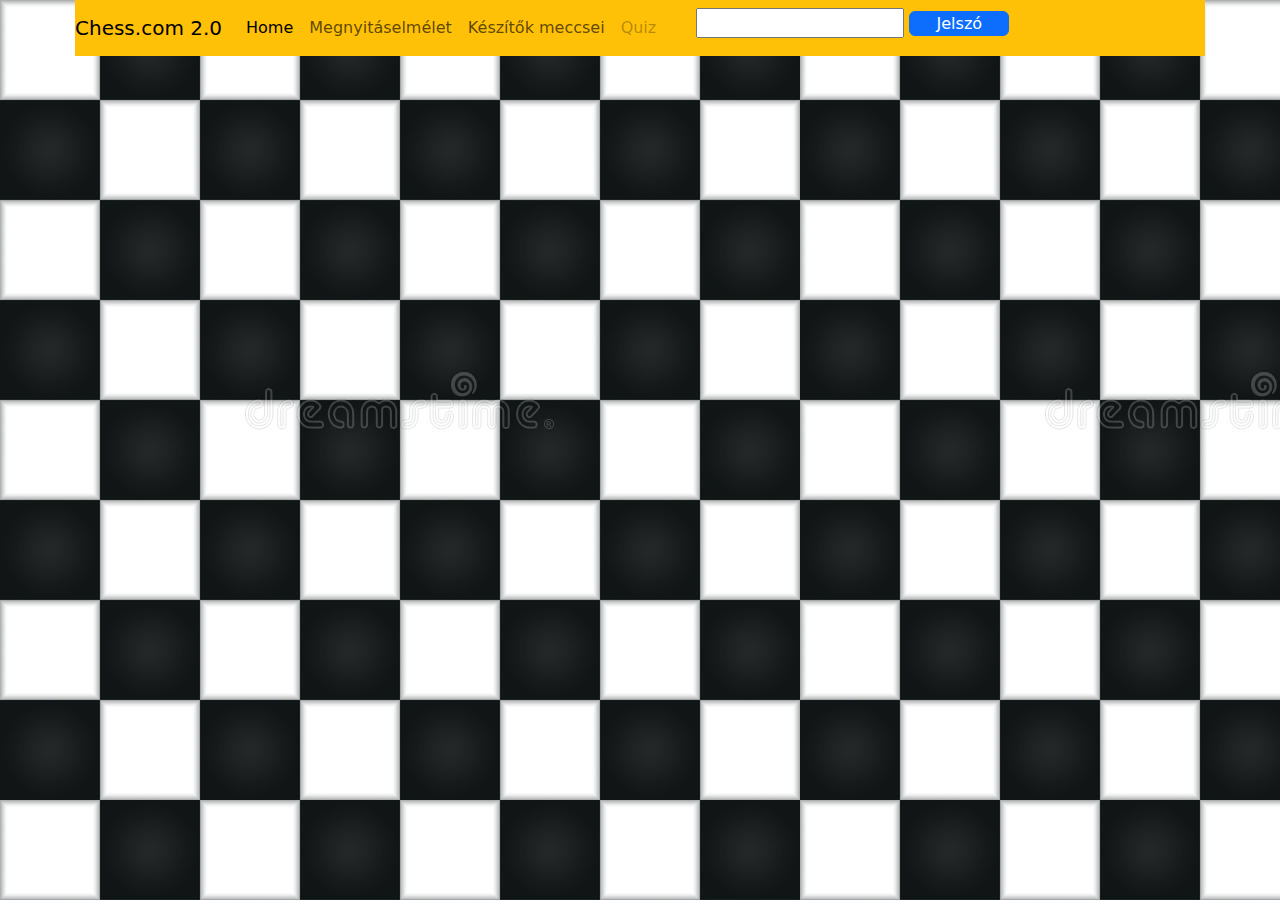
==== Index.html @ d370690d "Kis I (index)" ====
<!DOCTYPE html>
<html lang="hu">
    <head>
        <meta charset="UTF-8">
        <meta http-equiv="X-UA-Compatible" content="IE=edge">
        <meta name="viewport" content="width=device-width, initial-scale=1.0">
        <link rel="stylesheet" href="Boostrap/bootstrap.css">
        <link rel="stylesheet" href="tamas.css">
        <link rel="stylesheet" href="David.css">
        <link rel="stylesheet" href="egyesitett.css">
        <title>Index</title>
    </head>
<body>
    <nav  class="navbar navbar-expand-lg bg-warning">
          <a style="cursor: default;" class="navbar-brand" href="Index.htm">Chess.com 2.0</a>
          <button class="navbar-toggler" type="button" data-bs-toggle="collapse" data-bs-target="#navbarNav">
            <span class="navbar-toggler-icon"></span>
          </button>
          <div class="collapse navbar-collapse" id="navbarNav">
            <ul id="nav-itemek" class="navbar-nav">
              <li class="nav-item">
                <a class="nav-link active" aria-current="page" href="Index.htm">Home</a>
              </li>
              <li class="nav-item">
                <a class="nav-link" href="megnyitaselmelet.html">Megnyitáselmélet</a>
              </li>
              <li class="nav-item">
                <a class="nav-link" href="keszitokmeccsei.html">Készítők meccsei</a>
              </li>
              <li class="nav-item">
                <a class="nav-link disabled " href="quiztest.html">Quiz</a>
              </li>
              <li class="nav-item">
                <a class="nav-link disabled" href="xxxxxxxxxxxxxxxxxx"></a>
              </li>
              <li class="nav-item">
                <a class="nav-link disabled" href="xxxxxxxxxxxxxxxxxx"></a>
              </li>
              <div class="jelszo">
                  <li class="nav-item">
                      <input style="pointer-events: fill ;" type="password" id="jelszo">
                      <button style="pointer-events: all !important"; type="button" class="btn btn-primary nav-gomb" onclick="passwordBeolvasas()" >Jelszó</button>
                    </li>
                </ul>
                </div>
            </div>
      </nav>
    <div style="visibility: hidden;" id="tartalom" class="tartalom mx-auto"> 
        <p class="cim">Kezdőoldal</p>
        <div class="row">
        <table class="chessboard col-2 "->
                <tr>
                        <!-- 8 -->
                    <td class="pieced sakkmezo feketemezo"><img value="feketebastya" class="knofeketebastya piece" src="figurák/feketebastya.png" ></td>
                    <td class="pieced sakkmezo fehermezo"><img class="knofeketehuszar piece" src="figurák/feketehuszar.png" ></td>
                    <td class="pieced sakkmezo feketemezo"><img class="knofeketefuto piece" src="figurák/feketefuto.png" ></td>
                    <td class="pieced sakkmezo fehermezo"><img class="feketekiralyno piece" src="figurák/feketekiralyno.png" ></td>
                    <td class="pieced sakkmezo feketemezo"><img class="feketekirasly piece" src="figurák/feketekirály.png" ></td>
                    <td class="pieced sakkmezo fehermezo"><img class="kfeketefuto piece" src="figurák/feketefuto.png" ></td>
                    <td class="pieced sakkmezo feketemezo"><img class="kfeketehuszar piece" src="figurák/feketehuszar.png" ></td>
                    <td class="pieced sakkmezo fehermezo"><img class="kfeketebastya piece" src="figurák/feketebastya.png" ></td>
                </tr>
                <tr>
                    <!-- 7 -->
                    <td class="sakkmezo fehermezo pieced"><img src="figurák/feketegyalog.png" class="feketegyaloga piece gyalog"></td>
                    <td class="sakkmezo feketemezo pieced"><img src="figurák/feketegyalog.png" class="feketegyalogb piece gyalog"></td>
                    <td class="sakkmezo fehermezo pieced"><img src="figurák/feketegyalog.png" class="feketegyalogc piece gyalog"></td>
                    <td class="sakkmezo feketemezo pieced"><img src="figurák/feketegyalog.png" class="feketegyalogd piece gyalog"></td>
                    <td class="sakkmezo fehermezo pieced"><img src="figurák/feketegyalog.png" class="feketegyaloge piece gyalog"></td>
                    <td class="sakkmezo feketemezo pieced"><img src="figurák/feketegyalog.png"  class="feketegyalogf piece gyalog"></td>
                    <td class="sakkmezo fehermezo pieced"><img src="figurák/feketegyalog.png" class="feketegyalogg piece gyalog"></td>
                    <td class="sakkmezo feketemezo pieced"><img src="figurák/feketegyalog.png" class="feketegyalogh piece gyalog"></td>
                </tr>
                <tr>
                    <!-- 6 -->
                    <td class="piece sakkmezo feketemezo"><img  class="" src="" ></td>
                    <td class="piece sakkmezo fehermezo"><img  class="" src="" ></td>
                    <td class="piece sakkmezo feketemezo"><img  class="" src="" ></td>
                    <td class="piece sakkmezo fehermezo"><img  class="" src="" ></td>
                    <td class="piece sakkmezo feketemezo"><img  class="" src="" ></td>
                    <td class="piece sakkmezo fehermezo"><img  class="" src="" ></td>
                    <td class="piece sakkmezo feketemezo"><img  class="" src="" ></td>
                    <td class="piece sakkmezo fehermezo"><img  class="" src="" ></td>
                </tr>
                <tr>
                    <!-- 5 -->
                    <td class=" piece sakkmezo fehermezo"><img class="" src="" ></td>
                    <td class=" piece sakkmezo feketemezo"><img class="" src="" ></td>
                    <td class=" piece sakkmezo fehermezo"><img class="" src="" ></td>
                    <td class=" piece sakkmezo feketemezo"><img class="" src="" ></td>
                    <td class=" piece sakkmezo fehermezo"><img class="" src="" ></td>
                    <td class=" piece sakkmezo feketemezo"><img class="" src="" ></td>
                    <td class=" piece sakkmezo fehermezo"><img class="" src="" ></td>
                    <td class=" piece sakkmezo feketemezo"><img class="" src="" ></td>
                </tr>
                <tr>
                    <!-- 4 -->
                    <td class="piece sakkmezo feketemezo"><img class="" src="" ></td>
                    <td class="piece sakkmezo fehermezo"><img class="" src="" ></td>
                    <td class="piece sakkmezo feketemezo"><img class="" src="" ></td>
                    <td class="piece sakkmezo fehermezo"><img class="" src="" ></td>
                    <td class="piece sakkmezo feketemezo"><img class="" src="" ></td>
                    <td class="piece sakkmezo fehermezo"><img class="" src="" ></td>
                    <td class="piece sakkmezo feketemezo"><img class="" src="" ></td>
                    <td class="piece sakkmezo fehermezo"><img class="" src="" ></td>
                </tr>
                <tr>
                    <!-- 3 -->
                    <td class="piece sakkmezo fehermezo"><img class="" src="" ></td>
                    <td class="piece sakkmezo feketemezo"><img class="" src="" ></td>
                    <td class="piece sakkmezo fehermezo"><img class="" src="" ></td>
                    <td class="piece sakkmezo feketemezo"><img class="" src="" ></td>
                    <td class="piece sakkmezo fehermezo"><img class="" src="" ></td>
                    <td class="piece sakkmezo feketemezo"><img class="" src="" ></td>
                    <td class="piece sakkmezo fehermezo"><img class="" src="" ></td>
                    <td class="piece sakkmezo feketemezo"><img class="" src="" ></td>
                </tr>
                <tr>
                    <!-- 2 -->
                    <td class="sakkmezo feketemezo pieced"><img src="figurák/fehergyalog.png" class="fehergyaloga piece gyalog " ></td>
                    <td class="sakkmezo fehermezo pieced"><img src="figurák/fehergyalog.png" class="fehergyalogb piece gyalog " ></td>
                    <td class="sakkmezo feketemezo pieced"><img src="figurák/fehergyalog.png" class="fehergyalogc piece gyalog " ></td>
                    <td class="sakkmezo fehermezo pieced"><img src="figurák/fehergyalog.png" class="fehergyalogd piece gyalog " ></td>
                    <td class="sakkmezo feketemezo pieced"><img src="figurák/fehergyalog.png"  class="fehergyaloge piece gyalog" ></td>
                    <td class="sakkmezo fehermezo pieced"><img src="figurák/fehergyalog.png" class="fehergyalogf piece gyalog " ></td>
                    <td class="sakkmezo feketemezo pieced"><img src="figurák/fehergyalog.png" class="fehergyalogg piece gyalog " ></td>
                    <td class="sakkmezo fehermezo pieced"><img src="figurák/fehergyalog.png" class="fehergyalogh piece gyalog " ></td>
                </tr>
                <tr>
                    <!-- 1 -->
                    <td class="pieced sakkmezo fehermezo"><img class="knofeherbastya piece" src="figurák/feherbastya.png"></td>
                    <td class="pieced sakkmezo feketemezo"><img class="knofeherhuszar piece" src="figurák/feherhuszar.png"></td>
                    <td class="pieced sakkmezo fehermezo"><img class="knofeherfuto piece" src="figurák/feherfuto.png"></td>
                    <td class="pieced sakkmezo feketemezo"><img class="Feherkiralyno piece" src="figurák/Feherkiralyno.png"></td>
                    <td class="pieced sakkmezo fehermezo"><img class="feherKirály piece" src="figurák/feherKirály.png"></td>
                    <td class="pieced sakkmezo feketemezo"><img class="kfeherfuto piece" src="figurák/feherfuto.png"></td>
                    <td class="pieced sakkmezo fehermezo"><img class="kfeherhuszar piece" src="figurák/feherhuszar.png"></td>
                    <td class="pieced sakkmezo feketemezo"><img class="kfeherbastya piece" src="figurák/feherbastya.png"></td>
                </tr>
        </table>
        <div class="col-10">
        <p>Ezen az oldalona sakk elméle</p>

        </div>
        <hr>
        
        <button class="btn btn-primary " onclick="click()">test gomb</button>
    </div>
  </div>
        
               


        <script src="David.JS" > </script>
        <script src="tamas.JS" ></script>
        <script src="Boostrap/bootstrap.bundle.min.js" ></script>
        <script src="egyesitett.JS" ></script>  
        
    </body>
    </html>
---- David.css ----
button{
    height: 50px;
    width: 100px;
}

/* weboldal kinézete */

p{
    color: white;
    font-size: 20px;
}
h6{
    font-size: 200px;
    text-align: center;
}

/* sakktábla felállítása */
td{
    width: 25px;
    height: 30px;
}

table{
    border-collapse: collapse;
    text-align: center;
}
.sakkmezo{
    border: 1.5px solid black;
    padding: 0px;
    
}
.feketemezo{
    background-color: rgb(43, 139, 72);

}
.fehermezo{
    background-color: beige;
}
.chessboard .pieced{
    padding: 2px;
}
.piece{
    height: 27px;
    width: 25px;
    margin: 0px;
}
.gyalog{
    width: 19px !important;
    height: 23px !important;
}


/* sakktábla vége */

body{
    background-image: url('Hatterkep.png');
    padding-left:75px;
    padding-right:75px;
    color: white;
}
.tartalom{
    background-image: url('Hatterkep2.png');
    padding-left: 50px;
    padding-right: 50px;
    visibility: hidden;
}
.enabled{
    cursor: progress;
    pointer-events: all !important;
}
.cursordefault{
    cursor: default;
}
.cim{
    text-align: center;
    text-transform: uppercase;
    font-size: 32px;
    font-weight: bold;
}

/* idk */
#rejtettgomb{
    width: 375px;
    height: 150px;
    font-size: 50px;
}
.nav-item{
    list-style: none;
}
#nav-itemek {
    pointer-events: none;
}

.nav-gomb{
    height: 25px;
    padding-top: 0;
}
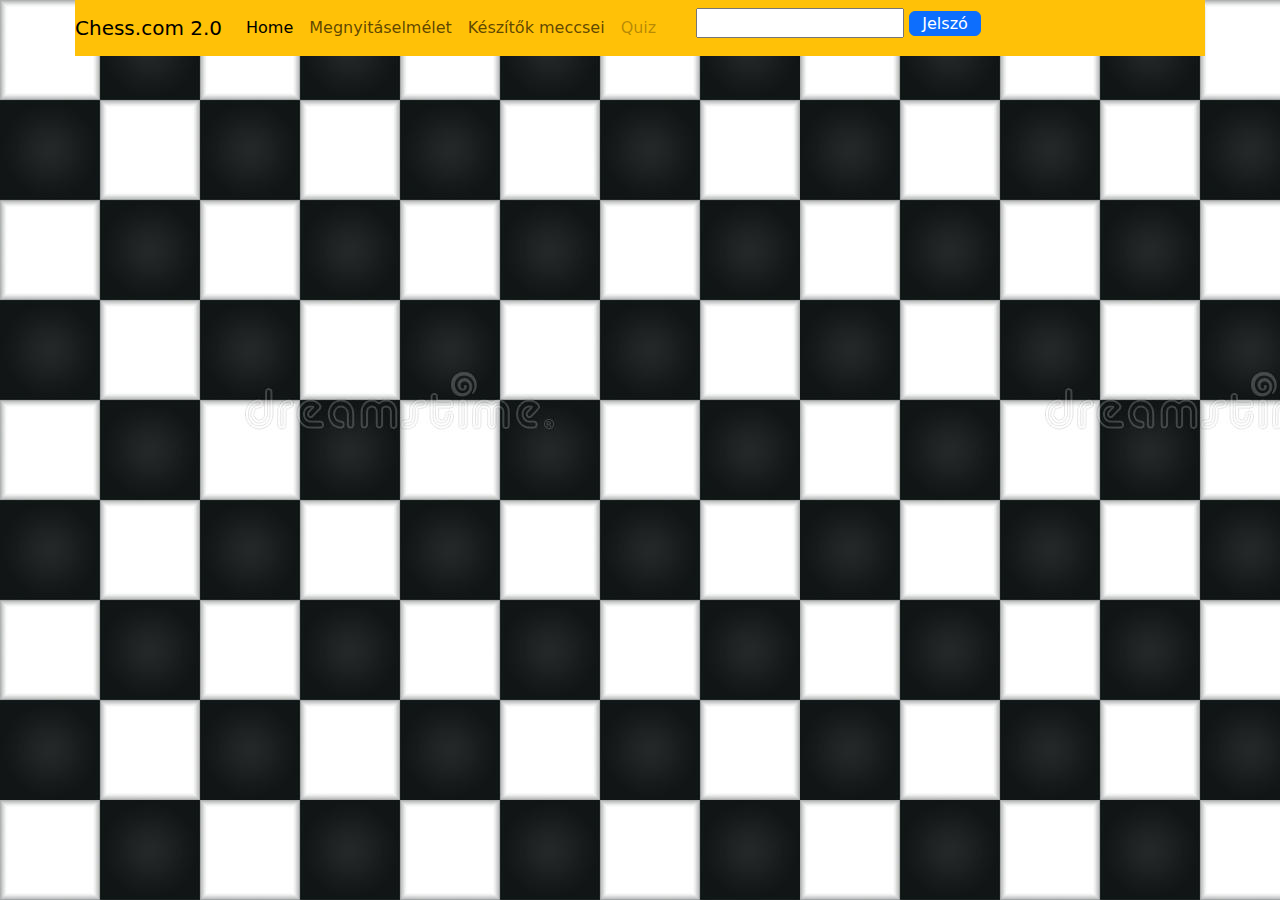
==== commit 73d6604d: "Megnyitáselmélet elkezdése" ====
--- a/Index.html
+++ b/Index.html
@@ -12,14 +12,14 @@
     </head>
 <body>
     <nav  class="navbar navbar-expand-lg bg-warning">
-          <a style="cursor: default;" class="navbar-brand" href="Index.htm">Chess.com 2.0</a>
+          <a style="cursor: default;" class="navbar-brand" href="index.htm">Chess.com 2.0</a>
           <button class="navbar-toggler" type="button" data-bs-toggle="collapse" data-bs-target="#navbarNav">
             <span class="navbar-toggler-icon"></span>
           </button>
           <div class="collapse navbar-collapse" id="navbarNav">
             <ul id="nav-itemek" class="navbar-nav">
               <li class="nav-item">
-                <a class="nav-link active" aria-current="page" href="Index.htm">Home</a>
+                <a class="nav-link active" aria-current="page" href="index.html">Home</a>
               </li>
               <li class="nav-item">
                 <a class="nav-link" href="megnyitaselmelet.html">Megnyitáselmélet</a>
@@ -38,123 +38,137 @@
               </li>
               <div class="jelszo">
                   <li class="nav-item">
+                    <form>
                       <input style="pointer-events: fill ;" type="password" id="jelszo">
                       <button style="pointer-events: all !important"; type="button" class="btn btn-primary nav-gomb" onclick="passwordBeolvasas()" >Jelszó</button>
+                    </form>
                     </li>
                 </ul>
                 </div>
             </div>
       </nav>
-    <div style="visibility: hidden;" id="tartalom" class="tartalom mx-auto"> 
-        <p class="cim">Kezdőoldal</p>
-        <div class="row">
-        <table class="chessboard col-2 "->
-                <tr>
-                        <!-- 8 -->
-                    <td class="pieced sakkmezo feketemezo"><img value="feketebastya" class="knofeketebastya piece" src="figurák/feketebastya.png" ></td>
-                    <td class="pieced sakkmezo fehermezo"><img class="knofeketehuszar piece" src="figurák/feketehuszar.png" ></td>
-                    <td class="pieced sakkmezo feketemezo"><img class="knofeketefuto piece" src="figurák/feketefuto.png" ></td>
-                    <td class="pieced sakkmezo fehermezo"><img class="feketekiralyno piece" src="figurák/feketekiralyno.png" ></td>
-                    <td class="pieced sakkmezo feketemezo"><img class="feketekirasly piece" src="figurák/feketekirály.png" ></td>
-                    <td class="pieced sakkmezo fehermezo"><img class="kfeketefuto piece" src="figurák/feketefuto.png" ></td>
-                    <td class="pieced sakkmezo feketemezo"><img class="kfeketehuszar piece" src="figurák/feketehuszar.png" ></td>
-                    <td class="pieced sakkmezo fehermezo"><img class="kfeketebastya piece" src="figurák/feketebastya.png" ></td>
-                </tr>
-                <tr>
-                    <!-- 7 -->
-                    <td class="sakkmezo fehermezo pieced"><img src="figurák/feketegyalog.png" class="feketegyaloga piece gyalog"></td>
-                    <td class="sakkmezo feketemezo pieced"><img src="figurák/feketegyalog.png" class="feketegyalogb piece gyalog"></td>
-                    <td class="sakkmezo fehermezo pieced"><img src="figurák/feketegyalog.png" class="feketegyalogc piece gyalog"></td>
-                    <td class="sakkmezo feketemezo pieced"><img src="figurák/feketegyalog.png" class="feketegyalogd piece gyalog"></td>
-                    <td class="sakkmezo fehermezo pieced"><img src="figurák/feketegyalog.png" class="feketegyaloge piece gyalog"></td>
-                    <td class="sakkmezo feketemezo pieced"><img src="figurák/feketegyalog.png"  class="feketegyalogf piece gyalog"></td>
-                    <td class="sakkmezo fehermezo pieced"><img src="figurák/feketegyalog.png" class="feketegyalogg piece gyalog"></td>
-                    <td class="sakkmezo feketemezo pieced"><img src="figurák/feketegyalog.png" class="feketegyalogh piece gyalog"></td>
-                </tr>
-                <tr>
-                    <!-- 6 -->
-                    <td class="piece sakkmezo feketemezo"><img  class="" src="" ></td>
-                    <td class="piece sakkmezo fehermezo"><img  class="" src="" ></td>
-                    <td class="piece sakkmezo feketemezo"><img  class="" src="" ></td>
-                    <td class="piece sakkmezo fehermezo"><img  class="" src="" ></td>
-                    <td class="piece sakkmezo feketemezo"><img  class="" src="" ></td>
-                    <td class="piece sakkmezo fehermezo"><img  class="" src="" ></td>
-                    <td class="piece sakkmezo feketemezo"><img  class="" src="" ></td>
-                    <td class="piece sakkmezo fehermezo"><img  class="" src="" ></td>
-                </tr>
-                <tr>
-                    <!-- 5 -->
-                    <td class=" piece sakkmezo fehermezo"><img class="" src="" ></td>
-                    <td class=" piece sakkmezo feketemezo"><img class="" src="" ></td>
-                    <td class=" piece sakkmezo fehermezo"><img class="" src="" ></td>
-                    <td class=" piece sakkmezo feketemezo"><img class="" src="" ></td>
-                    <td class=" piece sakkmezo fehermezo"><img class="" src="" ></td>
-                    <td class=" piece sakkmezo feketemezo"><img class="" src="" ></td>
-                    <td class=" piece sakkmezo fehermezo"><img class="" src="" ></td>
-                    <td class=" piece sakkmezo feketemezo"><img class="" src="" ></td>
-                </tr>
-                <tr>
-                    <!-- 4 -->
-                    <td class="piece sakkmezo feketemezo"><img class="" src="" ></td>
-                    <td class="piece sakkmezo fehermezo"><img class="" src="" ></td>
-                    <td class="piece sakkmezo feketemezo"><img class="" src="" ></td>
-                    <td class="piece sakkmezo fehermezo"><img class="" src="" ></td>
-                    <td class="piece sakkmezo feketemezo"><img class="" src="" ></td>
-                    <td class="piece sakkmezo fehermezo"><img class="" src="" ></td>
-                    <td class="piece sakkmezo feketemezo"><img class="" src="" ></td>
-                    <td class="piece sakkmezo fehermezo"><img class="" src="" ></td>
-                </tr>
-                <tr>
-                    <!-- 3 -->
-                    <td class="piece sakkmezo fehermezo"><img class="" src="" ></td>
-                    <td class="piece sakkmezo feketemezo"><img class="" src="" ></td>
-                    <td class="piece sakkmezo fehermezo"><img class="" src="" ></td>
-                    <td class="piece sakkmezo feketemezo"><img class="" src="" ></td>
-                    <td class="piece sakkmezo fehermezo"><img class="" src="" ></td>
-                    <td class="piece sakkmezo feketemezo"><img class="" src="" ></td>
-                    <td class="piece sakkmezo fehermezo"><img class="" src="" ></td>
-                    <td class="piece sakkmezo feketemezo"><img class="" src="" ></td>
-                </tr>
-                <tr>
-                    <!-- 2 -->
-                    <td class="sakkmezo feketemezo pieced"><img src="figurák/fehergyalog.png" class="fehergyaloga piece gyalog " ></td>
-                    <td class="sakkmezo fehermezo pieced"><img src="figurák/fehergyalog.png" class="fehergyalogb piece gyalog " ></td>
-                    <td class="sakkmezo feketemezo pieced"><img src="figurák/fehergyalog.png" class="fehergyalogc piece gyalog " ></td>
-                    <td class="sakkmezo fehermezo pieced"><img src="figurák/fehergyalog.png" class="fehergyalogd piece gyalog " ></td>
-                    <td class="sakkmezo feketemezo pieced"><img src="figurák/fehergyalog.png"  class="fehergyaloge piece gyalog" ></td>
-                    <td class="sakkmezo fehermezo pieced"><img src="figurák/fehergyalog.png" class="fehergyalogf piece gyalog " ></td>
-                    <td class="sakkmezo feketemezo pieced"><img src="figurák/fehergyalog.png" class="fehergyalogg piece gyalog " ></td>
-                    <td class="sakkmezo fehermezo pieced"><img src="figurák/fehergyalog.png" class="fehergyalogh piece gyalog " ></td>
-                </tr>
-                <tr>
-                    <!-- 1 -->
-                    <td class="pieced sakkmezo fehermezo"><img class="knofeherbastya piece" src="figurák/feherbastya.png"></td>
-                    <td class="pieced sakkmezo feketemezo"><img class="knofeherhuszar piece" src="figurák/feherhuszar.png"></td>
-                    <td class="pieced sakkmezo fehermezo"><img class="knofeherfuto piece" src="figurák/feherfuto.png"></td>
-                    <td class="pieced sakkmezo feketemezo"><img class="Feherkiralyno piece" src="figurák/Feherkiralyno.png"></td>
-                    <td class="pieced sakkmezo fehermezo"><img class="feherKirály piece" src="figurák/feherKirály.png"></td>
-                    <td class="pieced sakkmezo feketemezo"><img class="kfeherfuto piece" src="figurák/feherfuto.png"></td>
-                    <td class="pieced sakkmezo fehermezo"><img class="kfeherhuszar piece" src="figurák/feherhuszar.png"></td>
-                    <td class="pieced sakkmezo feketemezo"><img class="kfeherbastya piece" src="figurák/feherbastya.png"></td>
-                </tr>
-        </table>
-        <div class="col-10">
-        <p>Ezen az oldalona sakk elméle</p>
+    <div style="visibility: hidden;" id="tartalom" class="tartalom"> 
+        <p class="cim mx-auto">Kezdőoldal</p>
+        <table style="margin:20px !important" class="chessboard "->
+                <!-- 8 -->
+                <td class="pieced sakkmezo feketemezo"><img  id="a8" class="piece" src="figurák/feketebastya.png" ></td>
+                <td class="pieced sakkmezo fehermezo"><img id="b8" class="piece" src="figurák/feketehuszar.png" ></td>
+                <td class="pieced sakkmezo feketemezo"><img id="c8" class="piece" src="figurák/feketefuto.png" ></td>
+                <td class="pieced sakkmezo fehermezo"><img id="d8" class="piece" src="figurák/feketekiralyno.png" ></td>
+                <td class="pieced sakkmezo feketemezo"><img id="e8" class="piece" src="figurák/feketekirály.png" ></td>
+                <td class="pieced sakkmezo fehermezo"><img id="f8" class="piece" src="figurák/feketefuto.png" ></td>
+                <td class="pieced sakkmezo feketemezo"><img id="g8" class="piece" src="figurák/feketehuszar.png" ></td>
+                <td class="pieced sakkmezo fehermezo"><img id="h8" class="piece" src="figurák/feketebastya.png" ></td>
+            </tr>
+            <tr>
+                <!-- 7 -->
+                <td class="sakkmezo fehermezo pieced"><img id="a7" src="figurák/feketegyalog.png" width="20px" class="piece gyalog"></td>
+                <td class="sakkmezo feketemezo pieced"><img id="b7" src="figurák/feketegyalog.png"width="20px" class="piece gyalog"></td>
+                <td class="sakkmezo fehermezo pieced"><img id="c7" src="figurák/feketegyalog.png"width="20px" class="piece gyalog"></td>
+                <td class="sakkmezo feketemezo pieced"><img id="d7" src="figurák/feketegyalog.png"width="20px" class="piece gyalog"></td>
+                <td class="sakkmezo fehermezo pieced"><img id="e7" src="figurák/feketegyalog.png"width="20px" class="piece gyalog"></td>
+                <td class="sakkmezo feketemezo pieced"><img id="f7" src="figurák/feketegyalog.png"width="20px" class="piece gyalog"></td>
+                <td class="sakkmezo fehermezo pieced"><img id="g7" src="figurák/feketegyalog.png"width="20px" class="piece gyalog"></td>
+                <td class="sakkmezo feketemezo pieced"><img id="h7" src="figurák/feketegyalog.png"width="20px" class="piece gyalog"></td>
+            </tr>
+            <tr>
+                <!-- 6 -->
+                <td class="piece sakkmezo feketemezo"><img id="a6"  class="" src="" ></td>
+                <td class="piece sakkmezo fehermezo"><img id="b6"  class="" src="" ></td>
+                <td class="piece sakkmezo feketemezo"><img id="c6"  class="" src="" ></td>
+                <td class="piece sakkmezo fehermezo"><img id="d6"  class="" src="" ></td>
+                <td class="piece sakkmezo feketemezo"><img id="e6"  class="" src="" ></td>
+                <td class="piece sakkmezo fehermezo"><img id="f6"  class="" src="" ></td>
+                <td class="piece sakkmezo feketemezo"><img id="g6"  class="" src="" ></td>
+                <td class="piece sakkmezo fehermezo"><img id="h6"  class="" src="" ></td>
+            </tr>
+            <tr>
+                <!-- 5 -->
+                <td class=" piece sakkmezo fehermezo"><img id="a5" class="" src="" ></td>
+                <td class=" piece sakkmezo feketemezo"><img id="b5" class="" src="" ></td>
+                <td class=" piece sakkmezo fehermezo"><img id="c5" class="" src="" ></td>
+                <td class=" piece sakkmezo feketemezo"><img id="d5" class="" src="" ></td>
+                <td class=" piece sakkmezo fehermezo"><img id="e5" class="" src="" ></td>
+                <td class=" piece sakkmezo feketemezo"><img id="f5" class="" src="" ></td>
+                <td class=" piece sakkmezo fehermezo"><img id="g5" class="" src="" ></td>
+                <td class=" piece sakkmezo feketemezo"><img id="h5" class="" src="" ></td>
+            </tr>
+            <tr>
+                <!-- 4 -->
+                <td class="piece sakkmezo feketemezo"><img id="a4" class="" src="" ></td>
+                <td class="piece sakkmezo fehermezo"><img id="b4" class="" src="" ></td>
+                <td class="piece sakkmezo feketemezo"><img id="c4" class="" src="" ></td>
+                <td class="piece sakkmezo fehermezo"><img id="d4" class="" src="" ></td>
+                <td class="piece sakkmezo feketemezo"><img id="e4" class="" src="" ></td>
+                <td class="piece sakkmezo fehermezo"><img id="f4" class="" src="" ></td>
+                <td class="piece sakkmezo feketemezo"><img id="g4" class="" src="" ></td>
+                <td class="piece sakkmezo fehermezo"><img id="h4" class="" src="" ></td>
+            </tr>
+            <tr>
+                <!-- 3 -->
+                <td class="piece sakkmezo fehermezo"><img id="a3" class="" src="" ></td>
+                <td class="piece sakkmezo feketemezo"><img id="b3" class="" src="" ></td>
+                <td class="piece sakkmezo fehermezo"><img id="c3" class="" src="" ></td>
+                <td class="piece sakkmezo feketemezo"><img id="d3" class="" src="" ></td>
+                <td class="piece sakkmezo fehermezo"><img id="e3" class="" src="" ></td>
+                <td class="piece sakkmezo feketemezo"><img id="f3" class="" src="" ></td>
+                <td class="piece sakkmezo fehermezo"><img id="g3" class="" src="" ></td>
+                <td class="piece sakkmezo feketemezo"><img id="h3" class="" src="" ></td>
+            </tr>
+            <tr>
+                <!-- 2 -->
+                <td class="sakkmezo feketemezo pieced"><img id="a2" src="figurák/fehergyalog.png" class="piece gyalog " ></td>
+                <td class="sakkmezo fehermezo pieced"><img id="b2" src="figurák/fehergyalog.png" class="piece gyalog " ></td>
+                <td class="sakkmezo feketemezo pieced"><img id="c2" src="figurák/fehergyalog.png" class="piece gyalog " ></td>
+                <td class="sakkmezo fehermezo pieced"><img id="d2" src="figurák/fehergyalog.png" class="piece gyalog " ></td>
+                <td class="sakkmezo feketemezo pieced"><img id="e2" src="figurák/fehergyalog.png"  class="piece gyalog" ></td>
+                <td class="sakkmezo fehermezo pieced"><img id="f2" src="figurák/fehergyalog.png" class="piece gyalog " ></td>
+                <td class="sakkmezo feketemezo pieced"><img id="g2" src="figurák/fehergyalog.png" class="piece gyalog " ></td>
+                <td class="sakkmezo fehermezo pieced"><img id="h2" src="figurák/fehergyalog.png" class="piece gyalog " ></td>
+            </tr>
+            <tr>
+                <!-- 1 -->
+                <td class="pieced sakkmezo fehermezo"><img id="a1" class=" piece" src="figurák/feherbastya.png" ></td>
+                <td class="pieced sakkmezo feketemezo"><img id="b1" class=" piece" src="figurák/feherhuszar.png" ></td>
+                <td class="pieced sakkmezo fehermezo"><img id="c1" class=" piece" src="figurák/feherfuto.png" ></td>
+                <td class="pieced sakkmezo feketemezo"><img id="d1" class=" piece" src="figurák/Feherkiralyno.png" ></td>
+                <td class="pieced sakkmezo fehermezo"><img id="e1" class=" piece" src="figurák/feherKirály.png" ></td>
+                <td class="pieced sakkmezo feketemezo"><img id="f1" class=" piece" src="figurák/feherfuto.png" ></td>
+                <td class="pieced sakkmezo fehermezo"><img id="g1" class=" piece" src="figurák/feherhuszar.png" ></td>
+                <td class="pieced sakkmezo feketemezo"><img id="h1" class=" piece" src="figurák/feherbastya.png" ></td>
+            </tr>
+            </table>  
+        <div class="width2">
+          <p>Ezen az oldalona sakk elméle</p>
 
         </div>
-        <hr>
+        <br>
         
-        <button class="btn btn-primary " onclick="click()">test gomb</button>
-    </div>
+        <button style="pointer-events: all !important;" class="btn btn-primary" onclick="click()">test gomb</button>
+          
+        
+        <button onclick="myFunction()">Try it</button>
+      
+      <script>
+      function myFunction() {
+        alert("I am an alert box!");
+      }
+      </script>
+      <script>
+        function click(){
+          alert("vejbh");
+        }
+      </script>
   </div>
-        
+       
+
                
 
 
-        <script src="David.JS" > </script>
-        <script src="tamas.JS" ></script>
-        <script src="Boostrap/bootstrap.bundle.min.js" ></script>
-        <script src="egyesitett.JS" ></script>  
+  <script src="David.JS" > </script>
+  <script src="tamas.JS" ></script>
+  <script src="Boostrap/bootstrap.bundle.min.js" ></script>
+  <script src="egyesitett.JS" ></script>  
         
     </body>
     </html>--- a/David.css
+++ b/David.css
@@ -1,6 +1,12 @@
-button{
-    height: 50px;
-    width: 100px;
+.button1{
+    height: 75px !important ;
+    width: 150px !important ;
+    font-size: large;
+}
+.button2{
+    height: 10px !important ;
+    width: 20px !important ;
+    font-size: large;
 }
 
 /* weboldal kinézete */
@@ -15,9 +21,13 @@
 }
 
 /* sakktábla felállítása */
+.chessboard{
+    width: 20px;
+    margin: 0px auto;
+}
 td{
     width: 25px;
-    height: 30px;
+    height: 60px;
 }
 
 table{
@@ -37,16 +47,16 @@
     background-color: beige;
 }
 .chessboard .pieced{
-    padding: 2px;
+    padding: 4px;
 }
 .piece{
-    height: 27px;
-    width: 25px;
+    height: 56px;
+    width: 52px;
     margin: 0px;
 }
 .gyalog{
-    width: 19px !important;
-    height: 23px !important;
+    width: 38px !important;
+    height: 48px !important;
 }
 
 
@@ -62,7 +72,7 @@
     background-image: url('Hatterkep2.png');
     padding-left: 50px;
     padding-right: 50px;
-    visibility: hidden;
+    pointer-events: all !important;
 }
 .enabled{
     cursor: progress;
@@ -77,8 +87,15 @@
     font-size: 32px;
     font-weight: bold;
 }
+.width1{
+    width: 250px;
+    height: 25px;
+}
+.width2{
+    width: auto;
+}
 
-/* idk */
+/* nav */
 #rejtettgomb{
     width: 375px;
     height: 150px;
@@ -94,4 +111,13 @@
 .nav-gomb{
     height: 25px;
     padding-top: 0;
+}
+/* megnyitás */
+.Megny{
+    margin: auto;
+}
+.alcim{
+    text-align: center;
+    color: aqua;
+    font-size: 50px;
 }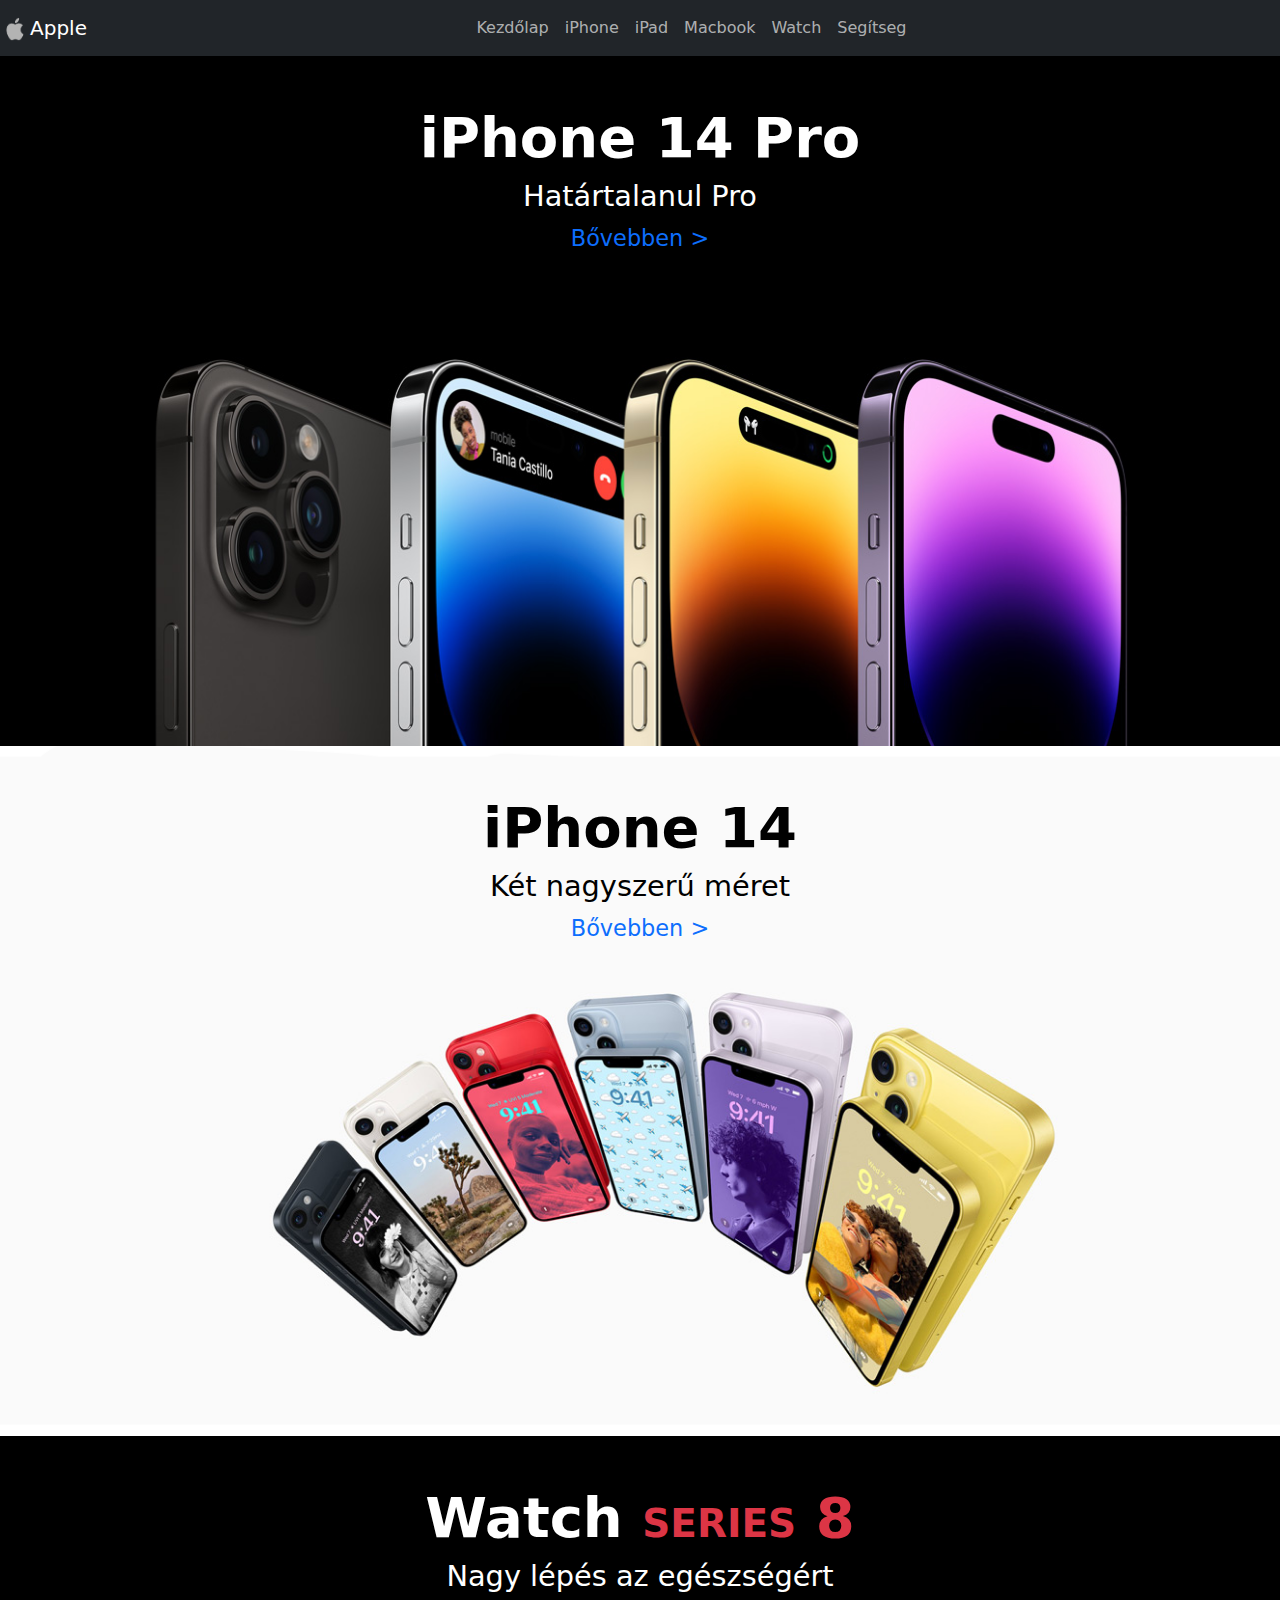
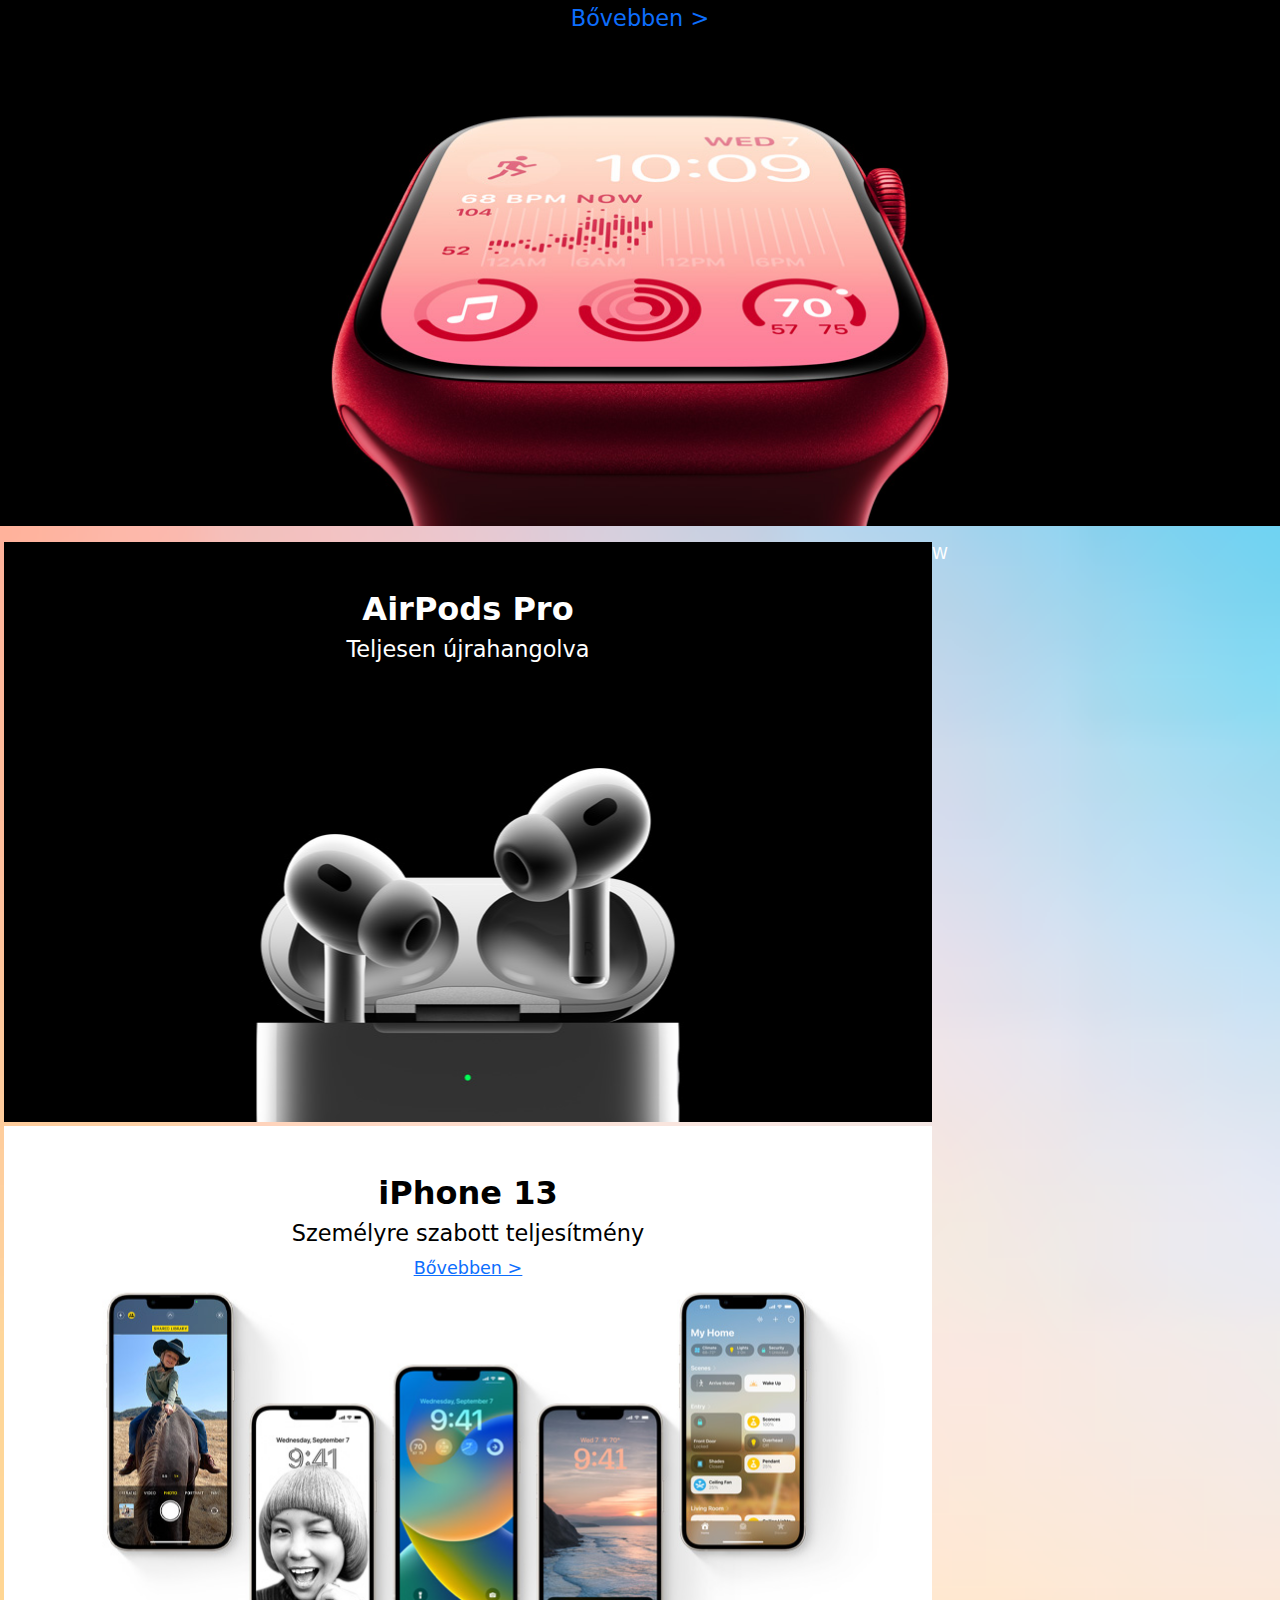
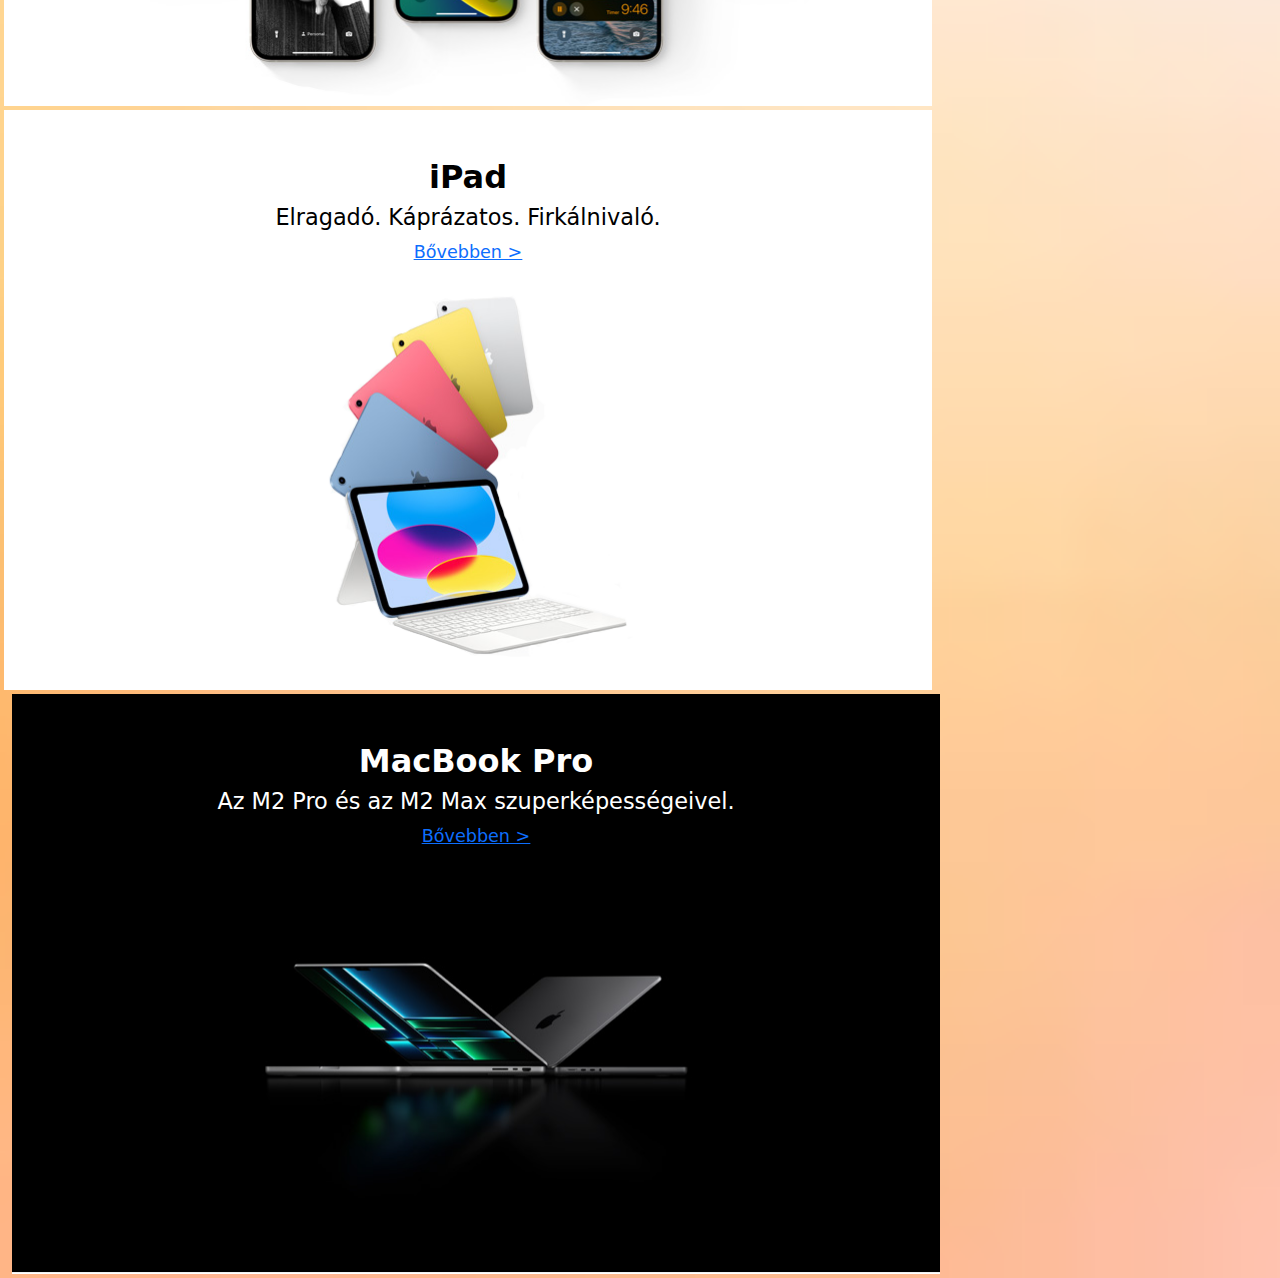
==== commit 739ebef5: "MacBook megcsinálása" ====
--- a/Index.html
+++ b/Index.html
@@ -4,171 +4,104 @@
         <meta charset="UTF-8">
         <meta http-equiv="X-UA-Compatible" content="IE=edge">
         <meta name="viewport" content="width=device-width, initial-scale=1.0">
-        <link rel="stylesheet" href="Boostrap/bootstrap.css">
-        <link rel="stylesheet" href="tamas.css">
-        <link rel="stylesheet" href="David.css">
+        <link rel="stylesheet" href="bootstrap-5.3.0-alpha3-dist/css/bootstrap.min.css">
         <link rel="stylesheet" href="egyesitett.css">
-        <title>Index</title>
+        <link rel="stylesheet" href="tomi.css">
+        <link rel="stylesheet" href="david.css">
+        <link rel="shortcut icon" href="pics/favicon.png" type="image/x-icon">
+        <title>Apple</title>
     </head>
 <body>
-    <nav  class="navbar navbar-expand-lg bg-warning">
-          <a style="cursor: default;" class="navbar-brand" href="index.htm">Chess.com 2.0</a>
-          <button class="navbar-toggler" type="button" data-bs-toggle="collapse" data-bs-target="#navbarNav">
+    
+    <nav class="navbar navbar-expand-lg bg-body-dark navbar bg-dark row" data-bs-theme="dark">
+        <div class="container-fluid">
+          <a href="index.html"><img src="pics/logo.png" alt="Logo" width="30" height="24" class="d-inline-block align-text-top"></a>
+          <a class="navbar-brand" href="index.html">Apple</a>
+          <button class="navbar-toggler" type="button" data-bs-toggle="collapse" data-bs-target="#navbarSupportedContent" aria-controls="navbarSupportedContent" aria-expanded="false" aria-label="Toggle navigation">
             <span class="navbar-toggler-icon"></span>
           </button>
-          <div class="collapse navbar-collapse" id="navbarNav">
-            <ul id="nav-itemek" class="navbar-nav">
-              <li class="nav-item">
-                <a class="nav-link active" aria-current="page" href="index.html">Home</a>
-              </li>
-              <li class="nav-item">
-                <a class="nav-link" href="megnyitaselmelet.html">Megnyitáselmélet</a>
-              </li>
-              <li class="nav-item">
-                <a class="nav-link" href="keszitokmeccsei.html">Készítők meccsei</a>
-              </li>
-              <li class="nav-item">
-                <a class="nav-link disabled " href="quiztest.html">Quiz</a>
-              </li>
-              <li class="nav-item">
-                <a class="nav-link disabled" href="xxxxxxxxxxxxxxxxxx"></a>
-              </li>
-              <li class="nav-item">
-                <a class="nav-link disabled" href="xxxxxxxxxxxxxxxxxx"></a>
-              </li>
-              <div class="jelszo">
-                  <li class="nav-item">
-                    <form>
-                      <input style="pointer-events: fill ;" type="password" id="jelszo">
-                      <button style="pointer-events: all !important"; type="button" class="btn btn-primary nav-gomb" onclick="passwordBeolvasas()" >Jelszó</button>
-                    </form>
-                    </li>
+          <div class="collapse navbar-collapse" id="navbarSupportedContent">
+            <ul class="navbar-nav me-auto mb-2 mb-lg-0">
+                <li class="nav-item">
+                    <a class="nav-link " href="index.html">Kezdőlap</a>
+                  </li>
+                <li class="nav-item">
+                  <a class="nav-link " href="iphone.html">iPhone</a>
+                </li>
+                <li class="nav-item">
+                  <a class="nav-link" href="ipad.html">iPad</a>
+                </li>
+                <li class="nav-item">
+                  <a class="nav-link" href="macbook.html">Macbook</a>
+                </li>
+                <li class="nav-item">
+                  <a class="nav-link" href="watch.html">Watch</a>
+                </li>
+                <li class="nav-item">
+                  <a class="nav-link" href="segitseg.html">Segítseg</a>
+                </li>
+              <!-- <li class="nav-item dropdown">
+                <a class="nav-link dropdown-toggle" href="#" role="button" data-bs-toggle="dropdown" aria-expanded="false">
+                  xxxxxxxxxxxxxxxxxxxxxxxxxxx
+                </a>
+                <ul class="dropdown-menu">
+                  <li><a class="dropdown-item" href="#">xxxxxxxxxxxxxxxx</a></li>
+                  <li><a class="dropdown-item" href="#">xxxxxxxxxxxxxxxx</a></li>
+                  <li><a class="dropdown-item" href="#">xxxxxxxxxxxxxxxx</a></li>
                 </ul>
-                </div>
-            </div>
-      </nav>
-    <div style="visibility: hidden;" id="tartalom" class="tartalom"> 
-        <p class="cim mx-auto">Kezdőoldal</p>
-        <table style="margin:20px !important" class="chessboard "->
-                <!-- 8 -->
-                <td class="pieced sakkmezo feketemezo"><img  id="a8" class="piece" src="figurák/feketebastya.png" ></td>
-                <td class="pieced sakkmezo fehermezo"><img id="b8" class="piece" src="figurák/feketehuszar.png" ></td>
-                <td class="pieced sakkmezo feketemezo"><img id="c8" class="piece" src="figurák/feketefuto.png" ></td>
-                <td class="pieced sakkmezo fehermezo"><img id="d8" class="piece" src="figurák/feketekiralyno.png" ></td>
-                <td class="pieced sakkmezo feketemezo"><img id="e8" class="piece" src="figurák/feketekirály.png" ></td>
-                <td class="pieced sakkmezo fehermezo"><img id="f8" class="piece" src="figurák/feketefuto.png" ></td>
-                <td class="pieced sakkmezo feketemezo"><img id="g8" class="piece" src="figurák/feketehuszar.png" ></td>
-                <td class="pieced sakkmezo fehermezo"><img id="h8" class="piece" src="figurák/feketebastya.png" ></td>
-            </tr>
-            <tr>
-                <!-- 7 -->
-                <td class="sakkmezo fehermezo pieced"><img id="a7" src="figurák/feketegyalog.png" width="20px" class="piece gyalog"></td>
-                <td class="sakkmezo feketemezo pieced"><img id="b7" src="figurák/feketegyalog.png"width="20px" class="piece gyalog"></td>
-                <td class="sakkmezo fehermezo pieced"><img id="c7" src="figurák/feketegyalog.png"width="20px" class="piece gyalog"></td>
-                <td class="sakkmezo feketemezo pieced"><img id="d7" src="figurák/feketegyalog.png"width="20px" class="piece gyalog"></td>
-                <td class="sakkmezo fehermezo pieced"><img id="e7" src="figurák/feketegyalog.png"width="20px" class="piece gyalog"></td>
-                <td class="sakkmezo feketemezo pieced"><img id="f7" src="figurák/feketegyalog.png"width="20px" class="piece gyalog"></td>
-                <td class="sakkmezo fehermezo pieced"><img id="g7" src="figurák/feketegyalog.png"width="20px" class="piece gyalog"></td>
-                <td class="sakkmezo feketemezo pieced"><img id="h7" src="figurák/feketegyalog.png"width="20px" class="piece gyalog"></td>
-            </tr>
-            <tr>
-                <!-- 6 -->
-                <td class="piece sakkmezo feketemezo"><img id="a6"  class="" src="" ></td>
-                <td class="piece sakkmezo fehermezo"><img id="b6"  class="" src="" ></td>
-                <td class="piece sakkmezo feketemezo"><img id="c6"  class="" src="" ></td>
-                <td class="piece sakkmezo fehermezo"><img id="d6"  class="" src="" ></td>
-                <td class="piece sakkmezo feketemezo"><img id="e6"  class="" src="" ></td>
-                <td class="piece sakkmezo fehermezo"><img id="f6"  class="" src="" ></td>
-                <td class="piece sakkmezo feketemezo"><img id="g6"  class="" src="" ></td>
-                <td class="piece sakkmezo fehermezo"><img id="h6"  class="" src="" ></td>
-            </tr>
-            <tr>
-                <!-- 5 -->
-                <td class=" piece sakkmezo fehermezo"><img id="a5" class="" src="" ></td>
-                <td class=" piece sakkmezo feketemezo"><img id="b5" class="" src="" ></td>
-                <td class=" piece sakkmezo fehermezo"><img id="c5" class="" src="" ></td>
-                <td class=" piece sakkmezo feketemezo"><img id="d5" class="" src="" ></td>
-                <td class=" piece sakkmezo fehermezo"><img id="e5" class="" src="" ></td>
-                <td class=" piece sakkmezo feketemezo"><img id="f5" class="" src="" ></td>
-                <td class=" piece sakkmezo fehermezo"><img id="g5" class="" src="" ></td>
-                <td class=" piece sakkmezo feketemezo"><img id="h5" class="" src="" ></td>
-            </tr>
-            <tr>
-                <!-- 4 -->
-                <td class="piece sakkmezo feketemezo"><img id="a4" class="" src="" ></td>
-                <td class="piece sakkmezo fehermezo"><img id="b4" class="" src="" ></td>
-                <td class="piece sakkmezo feketemezo"><img id="c4" class="" src="" ></td>
-                <td class="piece sakkmezo fehermezo"><img id="d4" class="" src="" ></td>
-                <td class="piece sakkmezo feketemezo"><img id="e4" class="" src="" ></td>
-                <td class="piece sakkmezo fehermezo"><img id="f4" class="" src="" ></td>
-                <td class="piece sakkmezo feketemezo"><img id="g4" class="" src="" ></td>
-                <td class="piece sakkmezo fehermezo"><img id="h4" class="" src="" ></td>
-            </tr>
-            <tr>
-                <!-- 3 -->
-                <td class="piece sakkmezo fehermezo"><img id="a3" class="" src="" ></td>
-                <td class="piece sakkmezo feketemezo"><img id="b3" class="" src="" ></td>
-                <td class="piece sakkmezo fehermezo"><img id="c3" class="" src="" ></td>
-                <td class="piece sakkmezo feketemezo"><img id="d3" class="" src="" ></td>
-                <td class="piece sakkmezo fehermezo"><img id="e3" class="" src="" ></td>
-                <td class="piece sakkmezo feketemezo"><img id="f3" class="" src="" ></td>
-                <td class="piece sakkmezo fehermezo"><img id="g3" class="" src="" ></td>
-                <td class="piece sakkmezo feketemezo"><img id="h3" class="" src="" ></td>
-            </tr>
-            <tr>
-                <!-- 2 -->
-                <td class="sakkmezo feketemezo pieced"><img id="a2" src="figurák/fehergyalog.png" class="piece gyalog " ></td>
-                <td class="sakkmezo fehermezo pieced"><img id="b2" src="figurák/fehergyalog.png" class="piece gyalog " ></td>
-                <td class="sakkmezo feketemezo pieced"><img id="c2" src="figurák/fehergyalog.png" class="piece gyalog " ></td>
-                <td class="sakkmezo fehermezo pieced"><img id="d2" src="figurák/fehergyalog.png" class="piece gyalog " ></td>
-                <td class="sakkmezo feketemezo pieced"><img id="e2" src="figurák/fehergyalog.png"  class="piece gyalog" ></td>
-                <td class="sakkmezo fehermezo pieced"><img id="f2" src="figurák/fehergyalog.png" class="piece gyalog " ></td>
-                <td class="sakkmezo feketemezo pieced"><img id="g2" src="figurák/fehergyalog.png" class="piece gyalog " ></td>
-                <td class="sakkmezo fehermezo pieced"><img id="h2" src="figurák/fehergyalog.png" class="piece gyalog " ></td>
-            </tr>
-            <tr>
-                <!-- 1 -->
-                <td class="pieced sakkmezo fehermezo"><img id="a1" class=" piece" src="figurák/feherbastya.png" ></td>
-                <td class="pieced sakkmezo feketemezo"><img id="b1" class=" piece" src="figurák/feherhuszar.png" ></td>
-                <td class="pieced sakkmezo fehermezo"><img id="c1" class=" piece" src="figurák/feherfuto.png" ></td>
-                <td class="pieced sakkmezo feketemezo"><img id="d1" class=" piece" src="figurák/Feherkiralyno.png" ></td>
-                <td class="pieced sakkmezo fehermezo"><img id="e1" class=" piece" src="figurák/feherKirály.png" ></td>
-                <td class="pieced sakkmezo feketemezo"><img id="f1" class=" piece" src="figurák/feherfuto.png" ></td>
-                <td class="pieced sakkmezo fehermezo"><img id="g1" class=" piece" src="figurák/feherhuszar.png" ></td>
-                <td class="pieced sakkmezo feketemezo"><img id="h1" class=" piece" src="figurák/feherbastya.png" ></td>
-            </tr>
-            </table>  
-        <div class="width2">
-          <p>Ezen az oldalona sakk elméle</p>
+              </li> -->
+            </ul>
+          </div>
+       </div>
+    </nav>
 
+    <div class="text-center index-text">
+        <div class="kep1 pt-5 text-white">
+            <h1>iPhone 14 Pro</h1>
+            <h3>Határtalanul Pro</h3>
+            <a href="iphone.html">Bővebben ></a>
         </div>
-        <br>
-        
-        <button style="pointer-events: all !important;" class="btn btn-primary" onclick="click()">test gomb</button>
-          
-        
-        <button onclick="myFunction()">Try it</button>
-      
-      <script>
-      function myFunction() {
-        alert("I am an alert box!");
-      }
-      </script>
-      <script>
-        function click(){
-          alert("vejbh");
-        }
-      </script>
-  </div>
-       
+        <div class="kep2 pt-5 text-black">
+            <h1>iPhone 14</h1>
+            <h3>Két nagyszerű méret</h3>
+            <a href="iphone.html">Bővebben ></a>
+        </div>
+        <div class="kep3 pt-5 text-white mb-3">
+            <h1>Watch <span class="text-center text-danger" style="font-variant: small-caps;">series 8</span></h1>
+            <h3>Nagy lépés az egészségért</h3>
+            <a href="watch.html"  class=" mb-3">Bővebben ></a>
+        </div>
+    </div>
 
-               
+    <div class="row text-center cad-text text-white text-center">
+        <div class="card-kep1 pt-5 col-md-6 col-sm-12 ms-3 mb-1 kiseb">
+            <h1>AirPods Pro</h1>
+            <h3>Teljesen újrahangolva</h3>
+        </div>W
+        <div class="card-kep3 text-black pt-5 col-md-6 col-sm-12 ms-3 mb-1">
+            <h1>iPhone 13</h1>
+            <h3>Személyre szabott teljesítmény</h3>
+            <a href="iphone.html">Bővebben ></a>
+        </div>
+        <div class="card-kep2 text-black pt-5 col-md-6 col-sm-12 mb-1 ms-3 me-1">
+            <h1>iPad</h1>
+            <h3>Elragadó. Káprázatos. Firkálnivaló.</h3>
+            <a href="ipad.html">Bővebben ></a>
+        </div>
+        <div class="card-kep4 pt-5 col-md-6 col-sm-12 mb-1 ms-4 kiseb">
+            <h1>MacBook Pro</h1>
+            <h3>Az M2 Pro és az M2 Max szuperképességeivel.</h3>
+            <a href="macbook.html">Bővebben ></a>
+        </div>
+    </div>
 
 
-  <script src="David.JS" > </script>
-  <script src="tamas.JS" ></script>
-  <script src="Boostrap/bootstrap.bundle.min.js" ></script>
-  <script src="egyesitett.JS" ></script>  
-        
-    </body>
-    </html>+
+    
+    <script src="david.js"></script>
+    <script src="Tomi.js"></script>
+    <script src="bootstrap-5.3.0-alpha3-dist/js/bootstrap.bundle.js"></script>
+    <script src="egyesitett.js"></script>  
+  
+ </body>
+</html>--- a/egyesitett.css
+++ b/egyesitett.css
@@ -0,0 +1,218 @@
+html{
+    overflow-x: hidden;
+}
+body{
+    background-image: url('pics/Hatterkep.png');
+    background-position: center;
+    background-repeat: no-repeat;
+    background-size: cover;
+    /* kérdéses */
+}
+*{
+    font-family: -apple-system,
+}
+
+.navbar-nav{
+    margin: auto;
+    position: sticky;
+}
+
+.index-text{
+    color: white;
+    width: 100%;
+}
+
+.kep1{
+    background-image: url(pics/iPhone14fekete.png);
+    min-height:690px;
+    width: 100%;
+    background-size: cover;
+    background-repeat: no-repeat;
+    background-position: 50%;
+}
+
+.kep2{
+    background-image: url(pics/iPhone14feher.png);
+    min-height:690px;
+    width: 100%;
+    background-size: cover;
+    background-repeat: no-repeat;
+    background-position: 50%;
+}
+
+.kep3{
+    background-image: url(pics/watchfekete.png);
+    min-height:690px;
+    width: 100%;
+    background-size: cover;
+    background-repeat: no-repeat;
+    background-position: 50%;
+}
+
+.index-text h1{
+    font-size: 3.5rem;
+    font-weight: bold;
+}
+
+.index-text h3{
+    font-size: 1.8rem;
+}
+
+.index-text a{
+    font-size: 1.4rem;
+    text-decoration: none;
+}
+
+.card-kep1{
+    background-image: url(pics/airpods.png);
+    min-height: 580px;
+    max-width: 928px;
+    width: 100%;
+    background-size: cover;
+    background-repeat: no-repeat;
+    background-position: 50%;
+}
+
+.card-kep2{
+    background-image: url(pics/ipad.png);
+    min-height: 580px;
+    max-width: 928px;
+    width: 100%;
+    background-size: cover;
+    background-repeat: no-repeat;
+    background-position: 50%;
+}
+
+.card-kep3{
+    background-image: url(pics/iphone.png);
+    min-height: 580px;
+    max-width: 928px;
+    width: 100%;
+    background-size: cover;
+    background-repeat: no-repeat;
+    background-position: 50%;
+}
+
+.card-kep4{
+    background-image: url(pics/macbook.png);
+    min-height: 580px;
+    max-width: 928px;
+    width: 100%;
+    background-size: cover;
+    background-repeat: no-repeat;
+    background-position: 50%;
+}
+
+.pt-10{
+    padding-top: 300px;
+}
+
+.cad-text{
+    color: white;
+    width: 100%;
+    margin-right: 0px;
+}
+
+.cad-text h1{
+    font-size: 2rem;
+    font-weight: bold;
+}
+
+.cad-text h3{
+    font-size: 1.4rem;
+}
+
+.cad-text a{
+    font-size: 1.1rem;
+}
+
+#carouselExampleAutoplaying{
+    margin-left: 20px;
+    margin-right: 20px;
+}
+
+.carousel-kep{
+    width: 100% !important;
+}
+
+.mt-s{
+    margin-top: 100px;
+}
+
+.ms-s{
+    margin-left: 30px;
+}
+
+.card-title{
+    font-size: 1.5em;
+}
+
+.card-text{
+    font-size: 0.9em;
+}
+
+.card1{
+    width: 360px !important;
+}
+
+.bold{
+    font-weight: bold;
+    font-size: 3em;
+}
+
+/* div.col-sm-12{
+    width: 98%;
+} */
+
+.autocarousel{
+    max-width: 700px;
+}
+
+.content{
+    width: fit-content;
+}
+
+.kiseb{
+    width: 98%;
+}
+
+#carousel img{
+    border: 5px solid black;
+}
+
+.border1{
+    border-bottom: solid 5px black;
+    margin-left: 10px;
+    margin-right: 1335px;
+}
+
+.w-750{
+    width: 87%;
+    max-width: 750px !important;
+    height: auto;
+}
+
+#carousel2{
+    bottom: 3000px !important;
+}
+
+.w-850{
+    width: 87%;
+    max-width: 940px !important;
+    height: auto;
+}
+
+.card2{
+    width: 600px !important;
+}
+
+.pe-10{
+    padding-right: 5rem;
+}
+
+.ps-10{
+    padding-left: 5rem;
+}
+.macbook{
+    height: 350px;
+}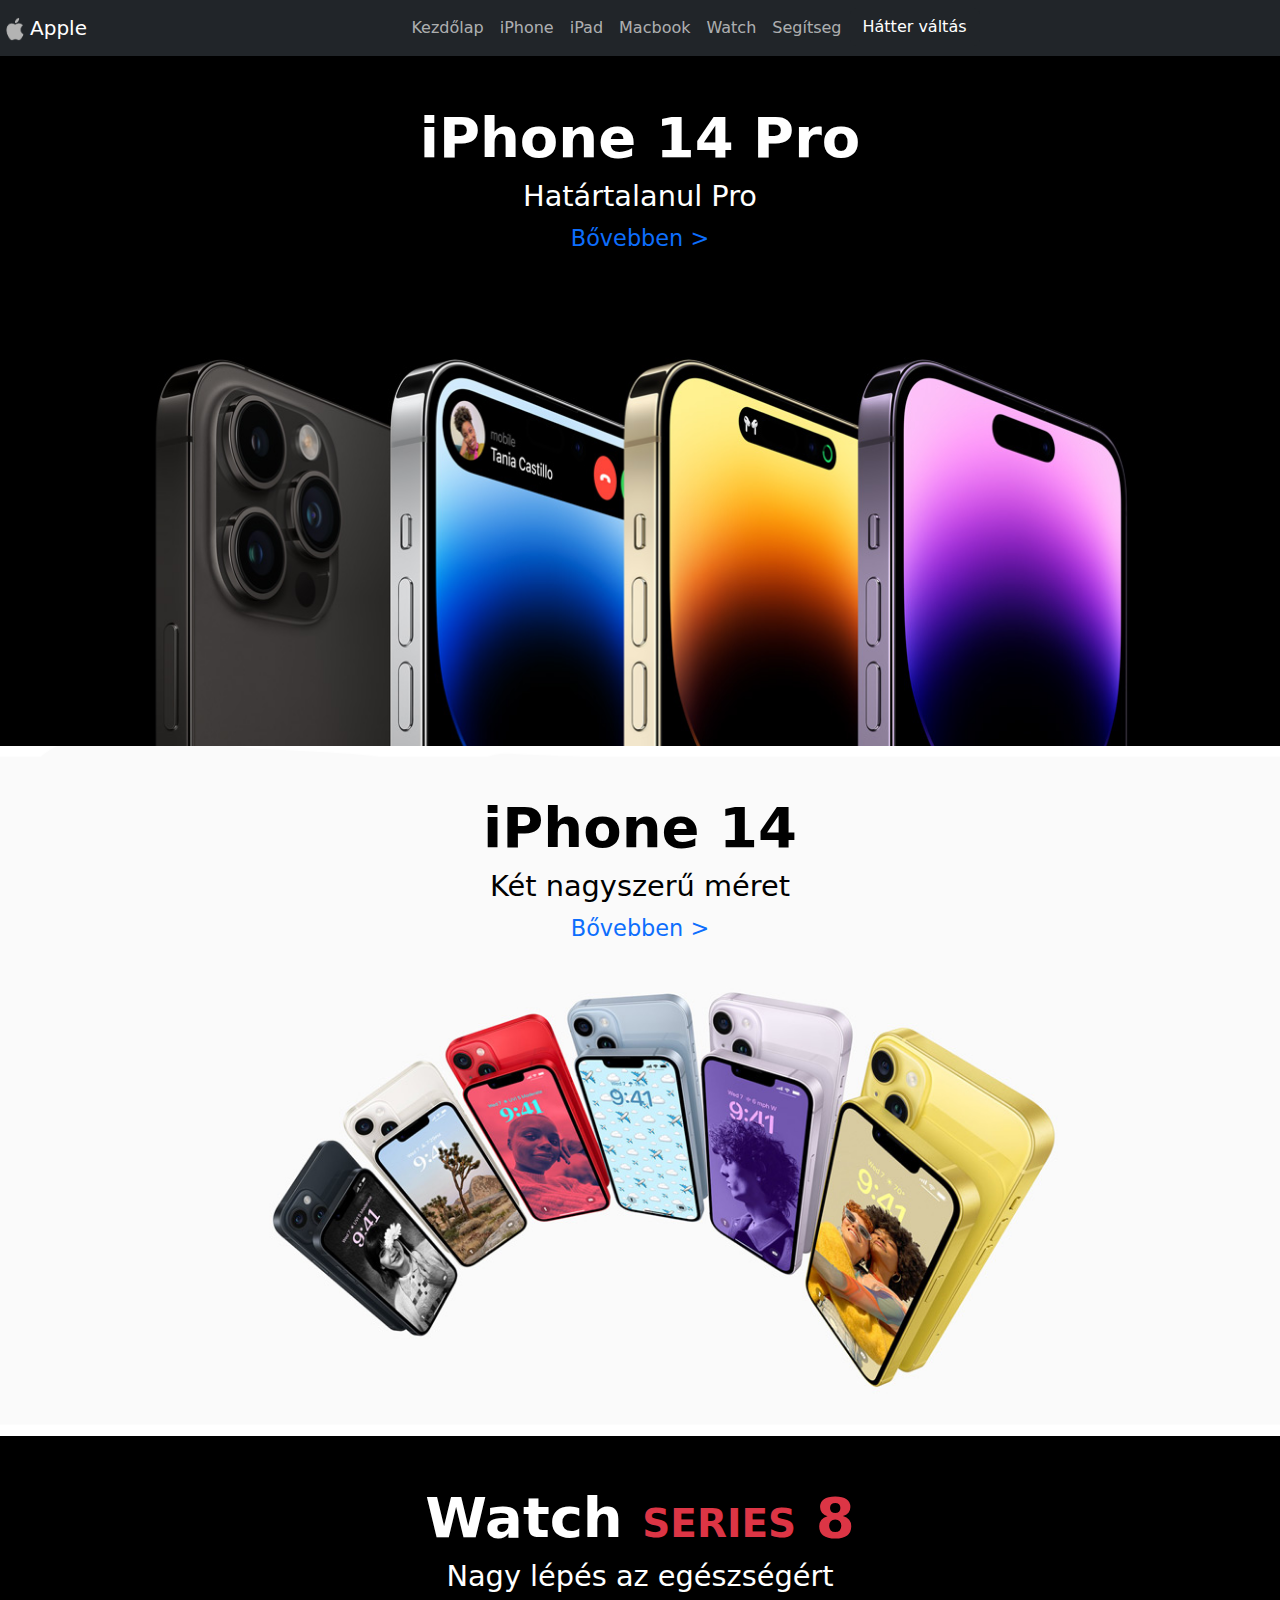
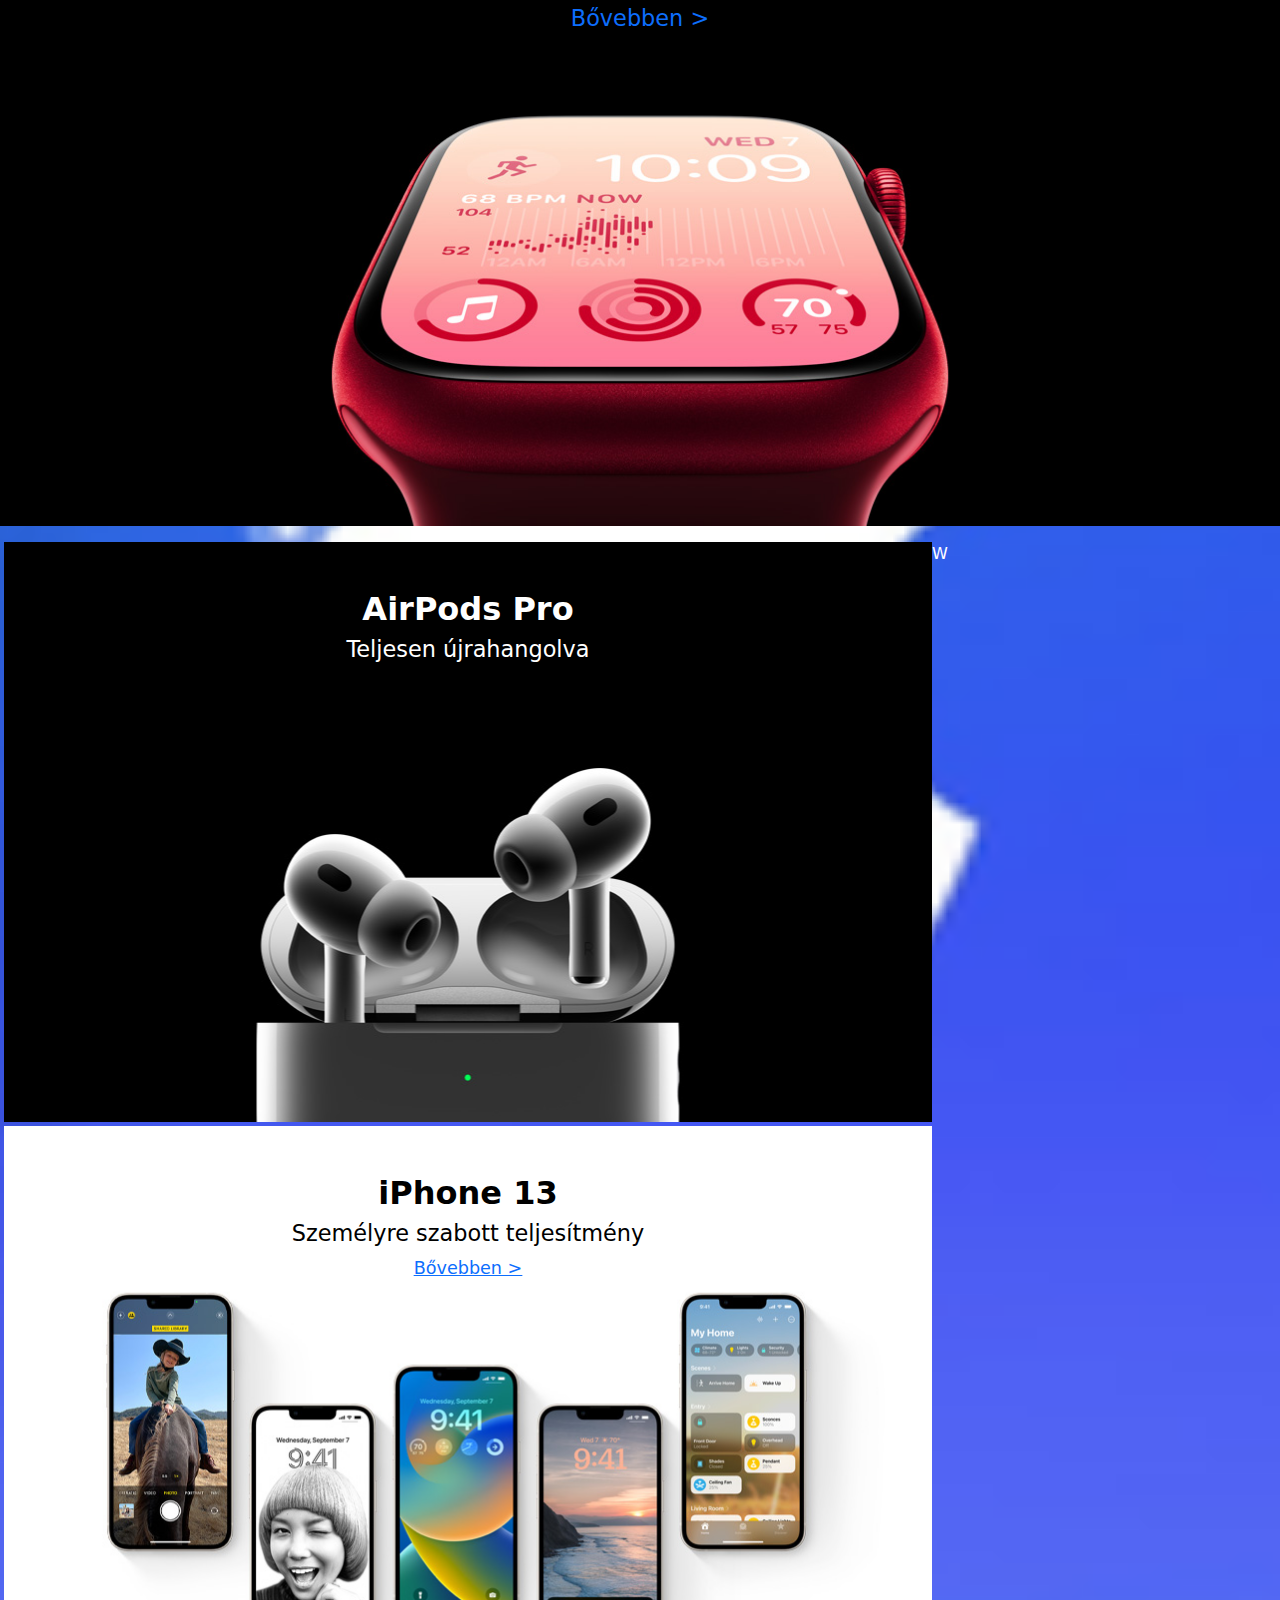
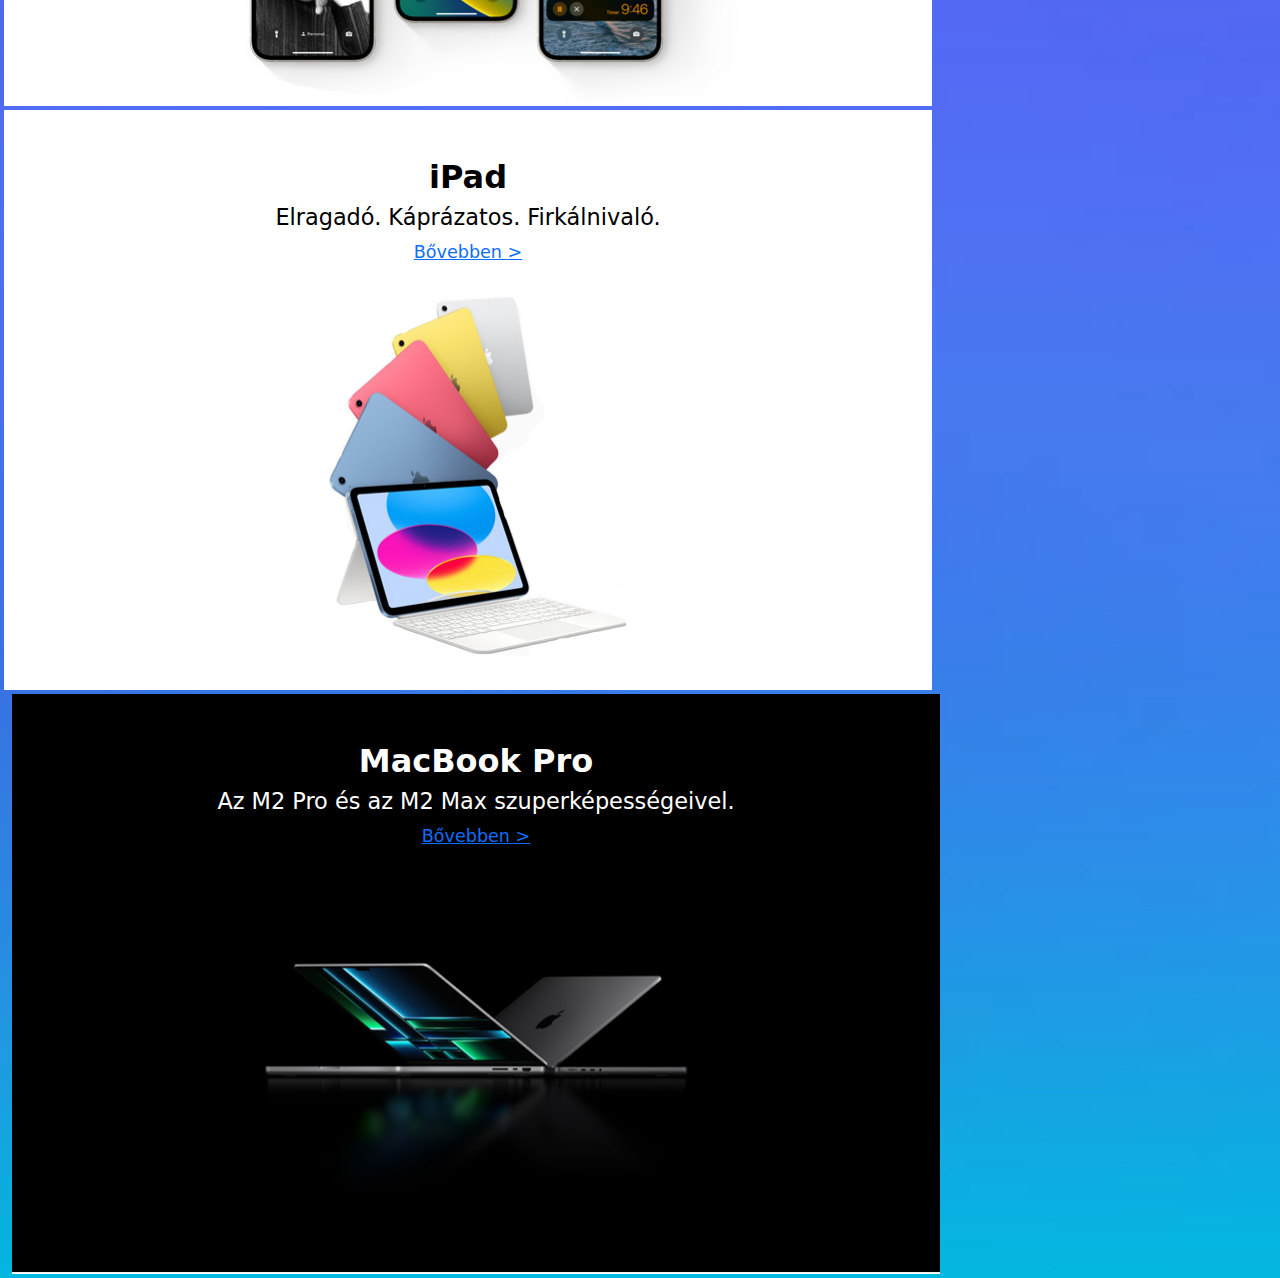
==== commit 92d81bc2: "otthoni haladás mac, watch megcs hatter kiv" ====
--- a/Index.html
+++ b/Index.html
@@ -39,6 +39,9 @@
                 </li>
                 <li class="nav-item">
                   <a class="nav-link" href="segitseg.html">Segítseg</a>
+                </li>
+                <li class="nav-item">
+                  <button class="btn btn-dark text-white" onclick="Szinvaltas1(); Szinvaltas2()">Hátter váltás</button>
                 </li>
               <!-- <li class="nav-item dropdown">
                 <a class="nav-link dropdown-toggle" href="#" role="button" data-bs-toggle="dropdown" aria-expanded="false">
--- a/egyesitett.css
+++ b/egyesitett.css
@@ -1,8 +1,12 @@
 html{
     overflow-x: hidden;
 }
+.card{
+    background-color: #333;
+    color: white;
+}
 body{
-    background-image: url('pics/Hatterkep.png');
+    background-image: url('pics/Hatterkepek/bg-4.jpg');
     background-position: center;
     background-repeat: no-repeat;
     background-size: cover;
@@ -23,7 +27,7 @@
 }
 
 .kep1{
-    background-image: url(pics/iPhone14fekete.png);
+    background-image: url('pics/iPhone14fekete.png');
     min-height:690px;
     width: 100%;
     background-size: cover;
@@ -32,7 +36,7 @@
 }
 
 .kep2{
-    background-image: url(pics/iPhone14feher.png);
+    background-image: url('pics/iPhone14feher.png');
     min-height:690px;
     width: 100%;
     background-size: cover;
@@ -41,7 +45,7 @@
 }
 
 .kep3{
-    background-image: url(pics/watchfekete.png);
+    background-image: url('pics/watchfekete.png');
     min-height:690px;
     width: 100%;
     background-size: cover;
@@ -64,7 +68,7 @@
 }
 
 .card-kep1{
-    background-image: url(pics/airpods.png);
+    background-image: url('pics/airpods.png');
     min-height: 580px;
     max-width: 928px;
     width: 100%;
